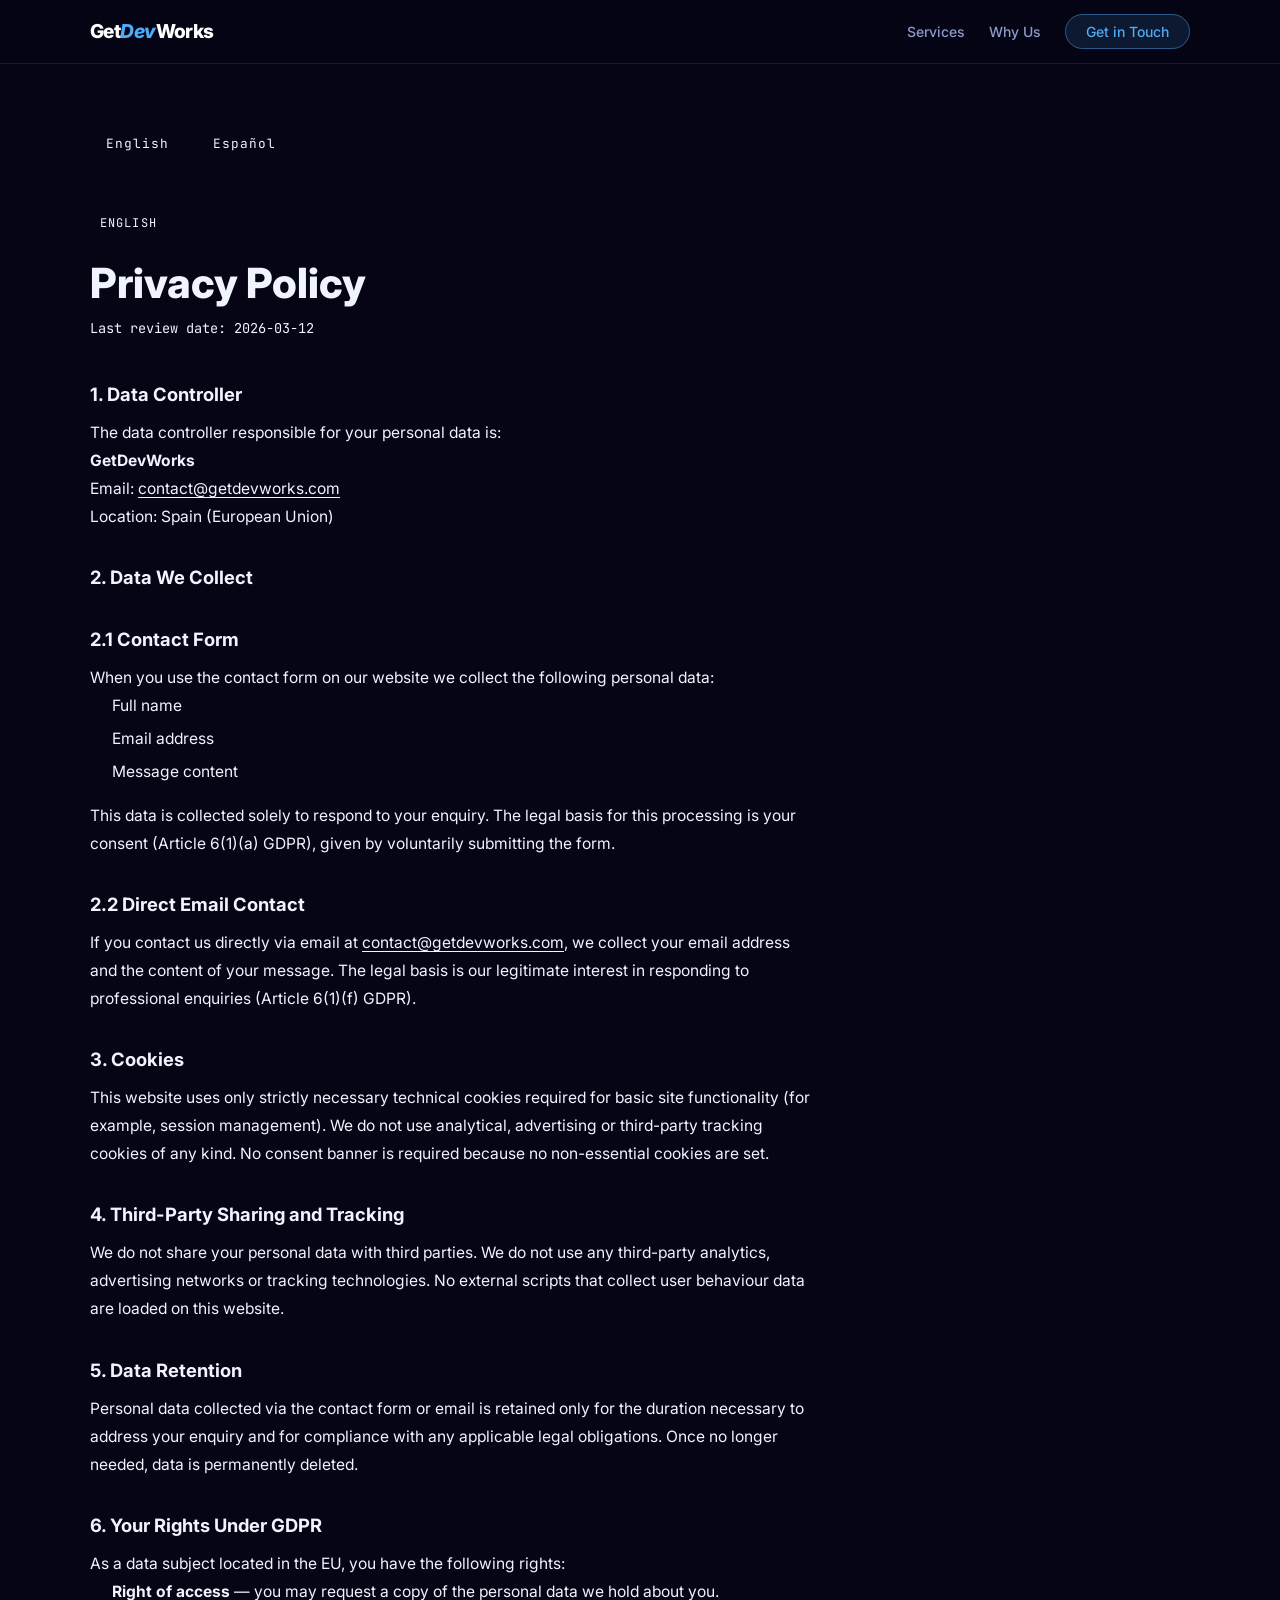
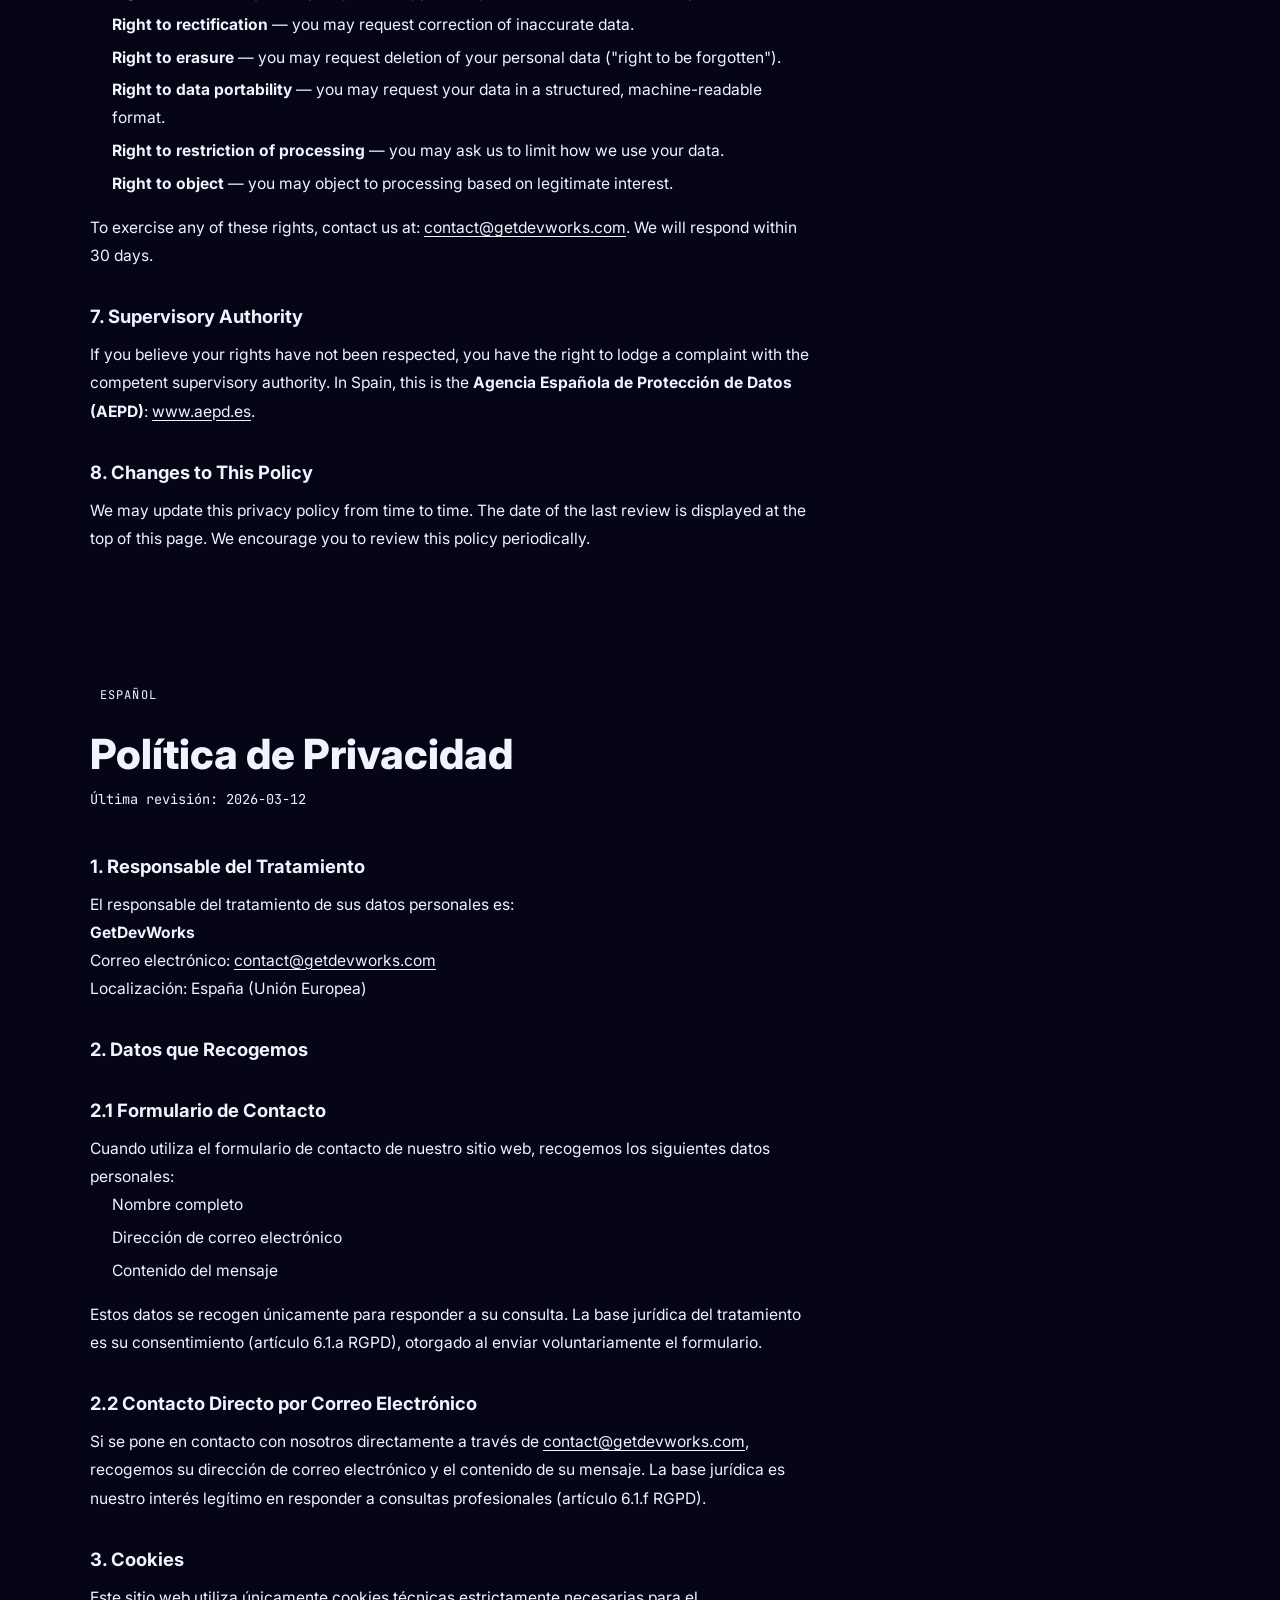
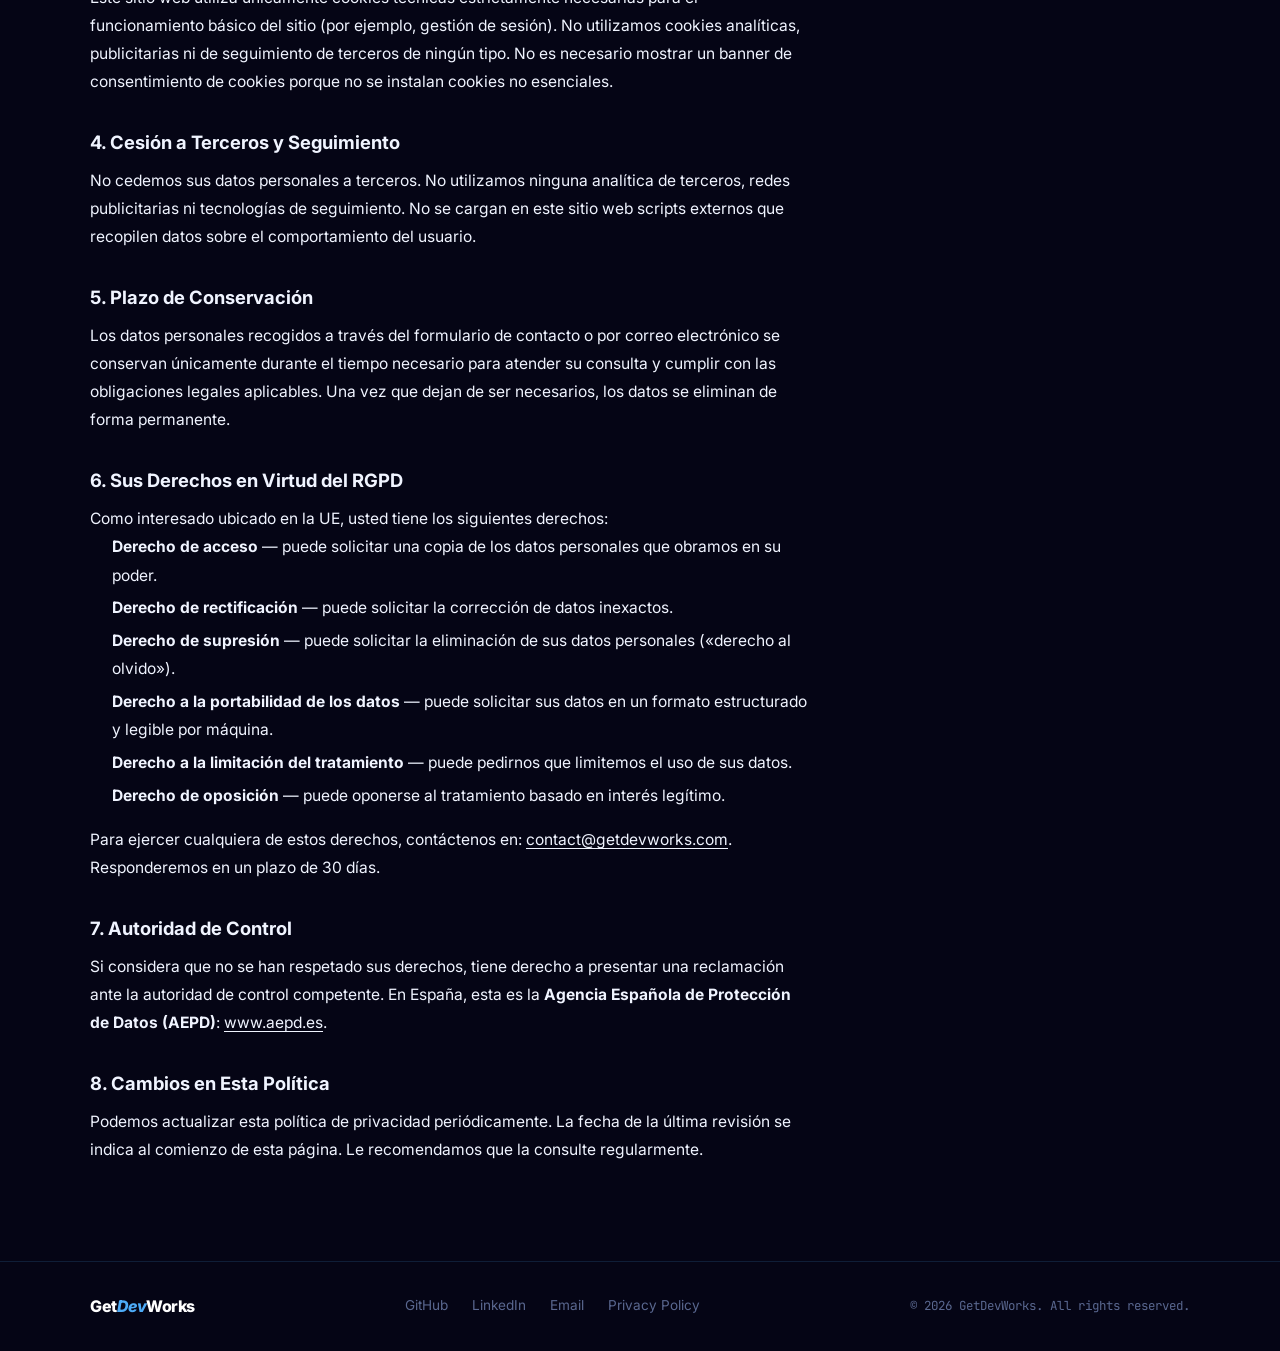
==== privacy.html @ 0dbcc605 "Add privacy alert" ====
<!DOCTYPE html>
<html lang="en">

<head>
    <meta charset="UTF-8" />
    <meta name="viewport" content="width=device-width, initial-scale=1.0" />
    <meta name="description"
        content="Privacy Policy for GetDevWorks. Learn how we collect, use and protect your personal data in compliance with GDPR.">
    <meta property="og:title" content="Privacy Policy — GetDevWorks">
    <meta property="og:description"
        content="Privacy Policy for GetDevWorks. GDPR-compliant information on data collection and your rights.">
    <meta property="og:url" content="https://www.getdevworks.com/privacy.html">
    <meta property="og:type" content="website">
    <meta property="og:image" content="https://www.getdevworks.com/og-image.png">
    <title>Privacy Policy — GetDevWorks</title>
    <link rel="preconnect" href="https://fonts.googleapis.com" />
    <link rel="preconnect" href="https://fonts.gstatic.com" crossorigin />
    <link
        href="https://fonts.googleapis.com/css2?family=Inter:wght@300;400;500;600;700;800;900&family=JetBrains+Mono:wght@400;500&display=swap"
        rel="stylesheet" />
    <link rel="stylesheet" href="style.css" />

    <!-- Privacy page typography overrides — minimal, no new class names -->
    <style>
        /* Page wrapper for prose content */
        .privacy-page {
            padding: 8rem 0 6rem;
        }

        /* Language switch pills */
        .privacy-lang {
            display: flex;
            gap: 0.75rem;
            margin-bottom: 3rem;
        }

        .privacy-lang a {
            font-family: 'JetBrains Mono', monospace;
            font-size: 0.8rem;
            letter-spacing: 0.08em;
            padding: 0.4rem 1rem;
            border-radius: 999px;
            border: 1px solid var(--border);
            color: var(--text-muted);
            text-decoration: none;
            transition: all 0.2s;
        }

        .privacy-lang a:hover,
        .privacy-lang a.active {
            border-color: var(--accent);
            color: var(--accent);
        }

        /* Section divider between languages */
        .privacy-divider {
            border: none;
            border-top: 1px solid var(--border);
            margin: 4rem 0;
        }

        /* Prose block */
        .prose h1 {
            font-size: clamp(1.8rem, 4vw, 2.6rem);
            font-weight: 800;
            line-height: 1.15;
            margin-bottom: 0.5rem;
            color: var(--text-primary);
        }

        .prose .prose-meta {
            font-size: 0.85rem;
            color: var(--text-muted);
            margin-bottom: 2.5rem;
            font-family: 'JetBrains Mono', monospace;
        }

        .prose h2 {
            font-size: 1.15rem;
            font-weight: 700;
            color: var(--text-primary);
            margin: 2rem 0 0.6rem;
        }

        .prose p,
        .prose ul,
        .prose li {
            font-size: 0.975rem;
            line-height: 1.8;
            color: var(--text-secondary);
        }

        .prose ul {
            padding-left: 1.4rem;
            margin-bottom: 1rem;
        }

        .prose li {
            margin-bottom: 0.3rem;
        }

        .prose a {
            color: var(--accent);
            text-decoration: underline;
            text-underline-offset: 3px;
        }

        .prose a:hover {
            opacity: 0.85;
        }

        /* Language section labels */
        .prose-lang-label {
            display: inline-block;
            font-family: 'JetBrains Mono', monospace;
            font-size: 0.75rem;
            letter-spacing: 0.1em;
            text-transform: uppercase;
            color: var(--accent);
            border: 1px solid var(--accent);
            border-radius: 4px;
            padding: 0.15rem 0.6rem;
            margin-bottom: 1.5rem;
        }

        /* Max readable line length */
        .privacy-inner {
            max-width: 720px;
        }
    </style>
</head>

<body>

    <!-- ╔══════════════════════════════════════════╗ -->
    <!--   NAVIGATION                                 -->
    <!-- ╚══════════════════════════════════════════╝ -->
    <nav class="nav" id="nav" aria-label="Main navigation">
        <div class="nav__inner">
            <a href="index.html" class="nav__logo" aria-label="GetDevWorks home">
                <span class="nav__logo-text">Get<span class="nav__logo-accent">Dev</span>Works</span>
            </a>
            <ul class="nav__links" role="list">
                <li><a href="index.html#services" class="nav__link">Services</a></li>
                <li><a href="index.html#why" class="nav__link">Why Us</a></li>
                <li><a href="index.html#contact" class="nav__link nav__link--cta">Get in Touch</a></li>
            </ul>
            <button class="nav__hamburger" id="hamburger" aria-label="Toggle navigation menu" aria-expanded="false"
                aria-controls="mobileMenu">
                <span></span><span></span><span></span>
            </button>
        </div>
        <div class="nav__mobile" id="mobileMenu" aria-hidden="true">
            <ul role="list">
                <li><a href="index.html#services" class="nav__link">Services</a></li>
                <li><a href="index.html#why" class="nav__link">Why Us</a></li>
                <li><a href="index.html#contact" class="nav__link nav__link--cta">Get in Touch</a></li>
            </ul>
        </div>
    </nav>

    <main>

        <div class="privacy-page">
            <div class="container">
                <div class="privacy-inner">

                    <!-- Language anchor links -->
                    <nav class="privacy-lang" aria-label="Jump to language section">
                        <a href="#privacy-en" class="active">English</a>
                        <a href="#privacy-es">Español</a>
                    </nav>

                    <!-- ─────────────────────── ENGLISH ─────────────────────── -->
                    <section id="privacy-en" class="prose" aria-labelledby="privacy-title-en" lang="en">

                        <span class="prose-lang-label" aria-hidden="true">English</span>

                        <h1 id="privacy-title-en">Privacy Policy</h1>
                        <p class="prose-meta">Last review date: 2026-03-12</p>

                        <h2>1. Data Controller</h2>
                        <p>
                            The data controller responsible for your personal data is:<br>
                            <strong>GetDevWorks</strong><br>
                            Email: <a href="mailto:contact@getdevworks.com">contact@getdevworks.com</a><br>
                            Location: Spain (European Union)
                        </p>

                        <h2>2. Data We Collect</h2>

                        <h2>2.1 Contact Form</h2>
                        <p>
                            When you use the contact form on our website we collect the following personal data:
                        </p>
                        <ul>
                            <li>Full name</li>
                            <li>Email address</li>
                            <li>Message content</li>
                        </ul>
                        <p>
                            This data is collected solely to respond to your enquiry.
                            The legal basis for this processing is your consent (Article 6(1)(a) GDPR),
                            given by voluntarily submitting the form.
                        </p>

                        <h2>2.2 Direct Email Contact</h2>
                        <p>
                            If you contact us directly via email at
                            <a href="mailto:contact@getdevworks.com">contact@getdevworks.com</a>,
                            we collect your email address and the content of your message.
                            The legal basis is our legitimate interest in responding to professional enquiries
                            (Article 6(1)(f) GDPR).
                        </p>

                        <h2>3. Cookies</h2>
                        <p>
                            This website uses only strictly necessary technical cookies required for basic
                            site functionality (for example, session management). We do not use analytical,
                            advertising or third-party tracking cookies of any kind.
                            No consent banner is required because no non-essential cookies are set.
                        </p>

                        <h2>4. Third-Party Sharing and Tracking</h2>
                        <p>
                            We do not share your personal data with third parties.
                            We do not use any third-party analytics, advertising networks or tracking technologies.
                            No external scripts that collect user behaviour data are loaded on this website.
                        </p>

                        <h2>5. Data Retention</h2>
                        <p>
                            Personal data collected via the contact form or email is retained only for the
                            duration necessary to address your enquiry and for compliance with any applicable
                            legal obligations. Once no longer needed, data is permanently deleted.
                        </p>

                        <h2>6. Your Rights Under GDPR</h2>
                        <p>As a data subject located in the EU, you have the following rights:</p>
                        <ul>
                            <li><strong>Right of access</strong> — you may request a copy of the personal data we hold about you.</li>
                            <li><strong>Right to rectification</strong> — you may request correction of inaccurate data.</li>
                            <li><strong>Right to erasure</strong> — you may request deletion of your personal data ("right to be forgotten").</li>
                            <li><strong>Right to data portability</strong> — you may request your data in a structured, machine-readable format.</li>
                            <li><strong>Right to restriction of processing</strong> — you may ask us to limit how we use your data.</li>
                            <li><strong>Right to object</strong> — you may object to processing based on legitimate interest.</li>
                        </ul>
                        <p>
                            To exercise any of these rights, contact us at:
                            <a href="mailto:contact@getdevworks.com">contact@getdevworks.com</a>.
                            We will respond within 30 days.
                        </p>

                        <h2>7. Supervisory Authority</h2>
                        <p>
                            If you believe your rights have not been respected, you have the right to lodge
                            a complaint with the competent supervisory authority. In Spain, this is the
                            <strong>Agencia Española de Protección de Datos (AEPD)</strong>:
                            <a href="https://www.aepd.es" target="_blank" rel="noopener noreferrer">www.aepd.es</a>.
                        </p>

                        <h2>8. Changes to This Policy</h2>
                        <p>
                            We may update this privacy policy from time to time. The date of the last review
                            is displayed at the top of this page. We encourage you to review this policy
                            periodically.
                        </p>

                    </section>

                    <!-- Divider between language sections -->
                    <hr class="privacy-divider" aria-hidden="true">

                    <!-- ─────────────────────── ESPAÑOL ────────────────────── -->
                    <section id="privacy-es" class="prose" aria-labelledby="privacy-title-es" lang="es">

                        <span class="prose-lang-label" aria-hidden="true">Español</span>

                        <h1 id="privacy-title-es">Política de Privacidad</h1>
                        <p class="prose-meta">Última revisión: 2026-03-12</p>

                        <h2>1. Responsable del Tratamiento</h2>
                        <p>
                            El responsable del tratamiento de sus datos personales es:<br>
                            <strong>GetDevWorks</strong><br>
                            Correo electrónico: <a href="mailto:contact@getdevworks.com">contact@getdevworks.com</a><br>
                            Localización: España (Unión Europea)
                        </p>

                        <h2>2. Datos que Recogemos</h2>

                        <h2>2.1 Formulario de Contacto</h2>
                        <p>
                            Cuando utiliza el formulario de contacto de nuestro sitio web, recogemos los
                            siguientes datos personales:
                        </p>
                        <ul>
                            <li>Nombre completo</li>
                            <li>Dirección de correo electrónico</li>
                            <li>Contenido del mensaje</li>
                        </ul>
                        <p>
                            Estos datos se recogen únicamente para responder a su consulta.
                            La base jurídica del tratamiento es su consentimiento (artículo 6.1.a RGPD),
                            otorgado al enviar voluntariamente el formulario.
                        </p>

                        <h2>2.2 Contacto Directo por Correo Electrónico</h2>
                        <p>
                            Si se pone en contacto con nosotros directamente a través de
                            <a href="mailto:contact@getdevworks.com">contact@getdevworks.com</a>,
                            recogemos su dirección de correo electrónico y el contenido de su mensaje.
                            La base jurídica es nuestro interés legítimo en responder a consultas profesionales
                            (artículo 6.1.f RGPD).
                        </p>

                        <h2>3. Cookies</h2>
                        <p>
                            Este sitio web utiliza únicamente cookies técnicas estrictamente necesarias para
                            el funcionamiento básico del sitio (por ejemplo, gestión de sesión). No utilizamos
                            cookies analíticas, publicitarias ni de seguimiento de terceros de ningún tipo.
                            No es necesario mostrar un banner de consentimiento de cookies porque no se instalan
                            cookies no esenciales.
                        </p>

                        <h2>4. Cesión a Terceros y Seguimiento</h2>
                        <p>
                            No cedemos sus datos personales a terceros.
                            No utilizamos ninguna analítica de terceros, redes publicitarias ni tecnologías
                            de seguimiento. No se cargan en este sitio web scripts externos que recopilen
                            datos sobre el comportamiento del usuario.
                        </p>

                        <h2>5. Plazo de Conservación</h2>
                        <p>
                            Los datos personales recogidos a través del formulario de contacto o por correo
                            electrónico se conservan únicamente durante el tiempo necesario para atender su
                            consulta y cumplir con las obligaciones legales aplicables. Una vez que dejan de
                            ser necesarios, los datos se eliminan de forma permanente.
                        </p>

                        <h2>6. Sus Derechos en Virtud del RGPD</h2>
                        <p>Como interesado ubicado en la UE, usted tiene los siguientes derechos:</p>
                        <ul>
                            <li><strong>Derecho de acceso</strong> — puede solicitar una copia de los datos personales que obramos en su poder.</li>
                            <li><strong>Derecho de rectificación</strong> — puede solicitar la corrección de datos inexactos.</li>
                            <li><strong>Derecho de supresión</strong> — puede solicitar la eliminación de sus datos personales («derecho al olvido»).</li>
                            <li><strong>Derecho a la portabilidad de los datos</strong> — puede solicitar sus datos en un formato estructurado y legible por máquina.</li>
                            <li><strong>Derecho a la limitación del tratamiento</strong> — puede pedirnos que limitemos el uso de sus datos.</li>
                            <li><strong>Derecho de oposición</strong> — puede oponerse al tratamiento basado en interés legítimo.</li>
                        </ul>
                        <p>
                            Para ejercer cualquiera de estos derechos, contáctenos en:
                            <a href="mailto:contact@getdevworks.com">contact@getdevworks.com</a>.
                            Responderemos en un plazo de 30 días.
                        </p>

                        <h2>7. Autoridad de Control</h2>
                        <p>
                            Si considera que no se han respetado sus derechos, tiene derecho a presentar
                            una reclamación ante la autoridad de control competente. En España, esta es la
                            <strong>Agencia Española de Protección de Datos (AEPD)</strong>:
                            <a href="https://www.aepd.es" target="_blank" rel="noopener noreferrer">www.aepd.es</a>.
                        </p>

                        <h2>8. Cambios en Esta Política</h2>
                        <p>
                            Podemos actualizar esta política de privacidad periódicamente. La fecha de la
                            última revisión se indica al comienzo de esta página. Le recomendamos que la
                            consulte regularmente.
                        </p>

                    </section>

                </div><!-- /.privacy-inner -->
            </div><!-- /.container -->
        </div><!-- /.privacy-page -->

    </main>

    <!-- ╔══════════════════════════════════════════╗ -->
    <!--   FOOTER                                     -->
    <!-- ╚══════════════════════════════════════════╝ -->
    <footer class="footer" role="contentinfo">
        <div class="container">
            <div class="footer__inner">
                <span class="footer__brand">Get<span class="footer__brand-accent">Dev</span>Works</span>
                <nav class="footer__nav" aria-label="Footer navigation">
                    <a href="https://github.com/marcobaturan" class="footer__link" target="_blank"
                        rel="noopener noreferrer">GitHub</a>
                    <a href="https://www.linkedin.com/company/getdevworks" class="footer__link" target="_blank"
                        rel="noopener noreferrer">LinkedIn</a>
                    <a href="mailto:contact@getdevworks.com" class="footer__link">Email</a>
                    <a href="privacy.html" class="footer__link" aria-current="page">Privacy Policy</a>
                </nav>
                <p class="footer__copy">© 2026 GetDevWorks. All rights reserved.</p>
            </div>
        </div>
    </footer>

    <script src="script.js"></script>
</body>

</html>
---- style.css ----
/* ══════════════════════════════════════════════════════════════
   GetDevWorks — Company Page Styles
   Glassmorphism dark theme, scroll fade effects, fully responsive
   ══════════════════════════════════════════════════════════════ */

/* ── Design Tokens ─────────────────────────────────────────── */
:root {
    /* Colors */
    --clr-bg: #050515;
    --clr-bg-2: #0a0a25;
    --clr-surface: rgba(15, 15, 40, 0.6);
    --clr-surface-2: rgba(20, 20, 55, 0.5);
    --clr-border: rgba(77, 171, 247, 0.15);
    --clr-border-hover: rgba(77, 171, 247, 0.45);
    --clr-accent: #4dabf7;
    --clr-accent-2: #74c0fc;
    --clr-accent-glow: rgba(77, 171, 247, 0.25);
    --clr-text: #f0f4ff;
    --clr-text-muted: #8b9cc8;
    --clr-text-dim: #5a6890;
    --clr-white: #ffffff;

    /* Typography */
    --font-sans: 'Inter', system-ui, -apple-system, sans-serif;
    --font-mono: 'JetBrains Mono', 'Fira Code', monospace;

    /* Spacing */
    --space-1: 0.25rem;
    --space-2: 0.5rem;
    --space-3: 0.75rem;
    --space-4: 1rem;
    --space-5: 1.25rem;
    --space-6: 1.5rem;
    --space-8: 2rem;
    --space-10: 2.5rem;
    --space-12: 3rem;
    --space-16: 4rem;
    --space-20: 5rem;
    --space-24: 6rem;

    /* Radii */
    --radius-sm: 0.5rem;
    --radius-md: 1rem;
    --radius-lg: 1.5rem;
    --radius-xl: 2rem;
    --radius-full: 9999px;

    /* Transitions */
    --transition-fast: 150ms ease;
    --transition-base: 300ms ease;
    --transition-slow: 500ms cubic-bezier(0.22, 1, 0.36, 1);
    --transition-spring: 600ms cubic-bezier(0.34, 1.56, 0.64, 1);

    /* Nav */
    --nav-h: 4rem;
}

/* ── Reset ──────────────────────────────────────────────────── */
*,
*::before,
*::after {
    box-sizing: border-box;
    margin: 0;
    padding: 0;
}

html {
    scroll-behavior: smooth;
    -webkit-text-size-adjust: 100%;
}

body {
    font-family: var(--font-sans);
    background-color: var(--clr-bg);
    color: var(--clr-text);
    line-height: 1.6;
    overflow-x: hidden;
    min-height: 100vh;
}

img {
    max-width: 100%;
    display: block;
}

ul {
    list-style: none;
}

a {
    color: inherit;
    text-decoration: none;
}

button {
    cursor: pointer;
    border: none;
    background: none;
    font: inherit;
}

/* ── Scrollbar ──────────────────────────────────────────────── */
::-webkit-scrollbar {
    width: 6px;
}

::-webkit-scrollbar-track {
    background: var(--clr-bg);
}

::-webkit-scrollbar-thumb {
    background: var(--clr-border-hover);
    border-radius: var(--radius-full);
}

/* ── Container ──────────────────────────────────────────────── */
.container {
    width: min(90%, 1100px);
    margin-inline: auto;
}

/* ━━━━━━━━━━━━━━━━━━━━━━━━━━━━━━━━━━━━━━━━━━━━━━━━━━━━━━━━━━━
   SCROLL FADE (Bidirectional)
   ━━━━━━━━━━━━━━━━━━━━━━━━━━━━━━━━━━━━━━━━━━━━━━━━━━━━━━━━━━━ */
.fade-target {
    opacity: 0;
    transform: translateY(28px);
    transition:
        opacity 0.7s cubic-bezier(0.22, 1, 0.36, 1),
        transform 0.7s cubic-bezier(0.22, 1, 0.36, 1);
    will-change: opacity, transform;
}

.fade-target.is-visible {
    opacity: 1;
    transform: translateY(0);
}

/* Scroll UP — fade out reverse (element going below viewport) */
.fade-target.is-hidden-above {
    opacity: 0;
    transform: translateY(-20px);
    transition:
        opacity 0.45s ease-in,
        transform 0.45s ease-in;
}

/* Stagger delays for grouped children */
.services__grid .fade-target:nth-child(2) {
    transition-delay: 0.12s;
}

.services__grid .fade-target:nth-child(3) {
    transition-delay: 0.24s;
}

@media (prefers-reduced-motion: reduce) {

    .fade-target,
    .fade-target.is-visible,
    .fade-target.is-hidden-above {
        opacity: 1 !important;
        transform: none !important;
        transition: none !important;
    }
}

/* ━━━━━━━━━━━━━━━━━━━━━━━━━━━━━━━━━━━━━━━━━━━━━━━━━━━━━━━━━━━
   NAVIGATION
   ━━━━━━━━━━━━━━━━━━━━━━━━━━━━━━━━━━━━━━━━━━━━━━━━━━━━━━━━━━━ */
.nav {
    position: fixed;
    inset-block-start: 0;
    inset-inline: 0;
    z-index: 100;
    height: var(--nav-h);
    background: rgba(5, 5, 21, 0.85);
    backdrop-filter: blur(20px) saturate(180%);
    -webkit-backdrop-filter: blur(20px) saturate(180%);
    border-bottom: 1px solid var(--clr-border);
    transition: background var(--transition-base), border-color var(--transition-base);
}

.nav.nav--scrolled {
    background: rgba(5, 5, 21, 0.97);
    border-color: var(--clr-border-hover);
}

.nav__inner {
    display: flex;
    align-items: center;
    justify-content: space-between;
    height: 100%;
    width: min(92%, 1100px);
    margin-inline: auto;
}

/* Logo */
.nav__logo-text {
    font-size: 1.2rem;
    font-weight: 800;
    letter-spacing: -0.03em;
    color: var(--clr-white);
}

.nav__logo-accent {
    color: var(--clr-accent);
    font-style: italic;
}

/* Desktop links */
.nav__links {
    display: flex;
    align-items: center;
    gap: var(--space-6);
}

.nav__link {
    font-size: 0.875rem;
    font-weight: 500;
    color: var(--clr-text-muted);
    transition: color var(--transition-fast);
    position: relative;
    padding-block: var(--space-1);
}

.nav__link::after {
    content: '';
    position: absolute;
    inset-block-end: -2px;
    inset-inline-start: 0;
    width: 0;
    height: 1px;
    background: var(--clr-accent);
    transition: width var(--transition-base);
}

.nav__link:hover {
    color: var(--clr-white);
}

.nav__link:hover::after {
    width: 100%;
}

.nav__link--cta {
    background: rgba(77, 171, 247, 0.12);
    border: 1px solid var(--clr-border-hover);
    border-radius: var(--radius-full);
    padding: var(--space-2) var(--space-5);
    color: var(--clr-accent);
    transition: background var(--transition-fast), border-color var(--transition-fast), color var(--transition-fast);
}

.nav__link--cta::after {
    display: none;
}

.nav__link--cta:hover {
    background: rgba(77, 171, 247, 0.25);
    border-color: var(--clr-accent);
    color: var(--clr-white);
}

/* Hamburger */
.nav__hamburger {
    display: none;
    flex-direction: column;
    gap: 5px;
    padding: var(--space-2);
}

.nav__hamburger span {
    display: block;
    width: 22px;
    height: 2px;
    background: var(--clr-text-muted);
    border-radius: var(--radius-full);
    transition: transform var(--transition-base), opacity var(--transition-base), background var(--transition-fast);
}

.nav__hamburger:hover span {
    background: var(--clr-accent);
}

.nav__hamburger.is-open span:nth-child(1) {
    transform: translateY(7px) rotate(45deg);
}

.nav__hamburger.is-open span:nth-child(2) {
    opacity: 0;
}

.nav__hamburger.is-open span:nth-child(3) {
    transform: translateY(-7px) rotate(-45deg);
}

/* Mobile menu */
.nav__mobile {
    display: none;
    padding: var(--space-4) var(--space-6) var(--space-6);
    background: rgba(5, 5, 21, 0.98);
    border-bottom: 1px solid var(--clr-border);
}

.nav__mobile ul {
    display: flex;
    flex-direction: column;
    gap: var(--space-3);
}

.nav__mobile .nav__link {
    display: block;
    font-size: 1rem;
    padding: var(--space-3) var(--space-4);
    border-radius: var(--radius-md);
    color: var(--clr-text-muted);
}

.nav__mobile .nav__link:hover {
    background: var(--clr-surface);
    color: var(--clr-white);
}

.nav__mobile.is-open {
    display: block;
}

/* ━━━━━━━━━━━━━━━━━━━━━━━━━━━━━━━━━━━━━━━━━━━━━━━━━━━━━━━━━━━
   HERO
   ━━━━━━━━━━━━━━━━━━━━━━━━━━━━━━━━━━━━━━━━━━━━━━━━━━━━━━━━━━━ */
.hero {
    position: relative;
    min-height: 100svh;
    display: flex;
    align-items: center;
    justify-content: center;
    text-align: center;
    padding: calc(var(--nav-h) + var(--space-12)) var(--space-4) var(--space-16);
    overflow: hidden;
}

/* Grid background */
.hero__bg-grid {
    position: absolute;
    inset: 0;
    background-image:
        linear-gradient(rgba(77, 171, 247, 0.03) 1px, transparent 1px),
        linear-gradient(90deg, rgba(77, 171, 247, 0.03) 1px, transparent 1px);
    background-size: 60px 60px;
    mask-image: radial-gradient(ellipse 80% 80% at 50% 50%, black 30%, transparent 100%);
    pointer-events: none;
}

/* Glowing orbs */
.hero__glow {
    position: absolute;
    border-radius: 50%;
    filter: blur(90px);
    pointer-events: none;
}

.hero__glow--1 {
    width: 600px;
    height: 600px;
    background: radial-gradient(circle, rgba(77, 171, 247, 0.18) 0%, transparent 70%);
    top: 50%;
    left: 50%;
    transform: translate(-50%, -55%);
    animation: glowPulse 6s ease-in-out infinite alternate;
}

.hero__glow--2 {
    width: 400px;
    height: 400px;
    background: radial-gradient(circle, rgba(116, 192, 252, 0.10) 0%, transparent 70%);
    bottom: 10%;
    right: 10%;
    animation: glowPulse 8s 2s ease-in-out infinite alternate-reverse;
}

@keyframes glowPulse {
    from {
        opacity: 0.6;
        transform: translate(-50%, -55%) scale(1);
    }

    to {
        opacity: 1;
        transform: translate(-50%, -55%) scale(1.1);
    }
}

.hero__content {
    position: relative;
    z-index: 1;
    max-width: 760px;
    display: flex;
    flex-direction: column;
    align-items: center;
    gap: var(--space-6);
}

/* Badge */
.hero__badge {
    display: inline-flex;
    align-items: center;
    gap: var(--space-2);
    padding: var(--space-2) var(--space-4);
    background: rgba(77, 171, 247, 0.08);
    border: 1px solid rgba(77, 171, 247, 0.25);
    border-radius: var(--radius-full);
    font-size: 0.8rem;
    font-weight: 500;
    color: var(--clr-accent-2);
    letter-spacing: 0.02em;
}

.hero__badge-dot {
    width: 8px;
    height: 8px;
    border-radius: 50%;
    background: #51cf66;
    box-shadow: 0 0 8px #51cf66;
    animation: blink 2s ease-in-out infinite;
}

@keyframes blink {

    0%,
    100% {
        opacity: 1;
    }

    50% {
        opacity: 0.35;
    }
}

/* Title */
.hero__title {
    font-size: clamp(3.5rem, 12vw, 8rem);
    font-weight: 900;
    letter-spacing: -0.06em;
    line-height: 0.9;
    color: var(--clr-white);
    display: flex;
    align-items: baseline;
    gap: 0.05em;
}

.hero__title-line--accent {
    color: var(--clr-accent);
    font-style: italic;
    text-shadow: 0 0 40px rgba(77, 171, 247, 0.6);
}

/* Tagline */
.hero__tagline {
    font-size: clamp(1.1rem, 2.5vw, 1.4rem);
    font-weight: 400;
    color: var(--clr-text-muted);
    line-height: 1.55;
    max-width: 520px;
}

.hero__tagline em {
    font-style: italic;
    color: var(--clr-accent-2);
    font-weight: 500;
}

/* Sub */
.hero__sub {
    font-size: clamp(0.875rem, 1.8vw, 1rem);
    color: var(--clr-text-dim);
    line-height: 1.6;
}

/* Actions */
.hero__actions {
    display: flex;
    gap: var(--space-4);
    flex-wrap: wrap;
    justify-content: center;
}

/* Stats */
.hero__stats {
    display: flex;
    align-items: center;
    gap: var(--space-8);
    padding: var(--space-5) var(--space-8);
    background: var(--clr-surface);
    backdrop-filter: blur(12px);
    -webkit-backdrop-filter: blur(12px);
    border: 1px solid var(--clr-border);
    border-radius: var(--radius-xl);
    margin-top: var(--space-4);
}

.hero__stat {
    text-align: center;
}

.hero__stat-value {
    display: block;
    font-size: 1.6rem;
    font-weight: 800;
    color: var(--clr-accent);
    letter-spacing: -0.04em;
    line-height: 1;
}

.hero__stat-label {
    font-size: 0.7rem;
    text-transform: uppercase;
    letter-spacing: 0.1em;
    color: var(--clr-text-dim);
    margin-top: var(--space-1);
}

.hero__stat-divider {
    width: 1px;
    height: 36px;
    background: var(--clr-border);
}

/* Scroll hint */
.hero__scroll-hint {
    position: absolute;
    inset-block-end: var(--space-8);
    inset-inline-start: 50%;
    transform: translateX(-50%);
    display: flex;
    flex-direction: column;
    align-items: center;
    gap: var(--space-2);
    animation: scrollBounce 2.5s ease-in-out infinite;
}

.hero__scroll-line {
    width: 1px;
    height: 48px;
    background: linear-gradient(transparent, var(--clr-accent));
}

.hero__scroll-text {
    font-family: var(--font-mono);
    font-size: 0.65rem;
    text-transform: uppercase;
    letter-spacing: 0.2em;
    color: var(--clr-text-dim);
}

@keyframes scrollBounce {

    0%,
    100% {
        transform: translateX(-50%) translateY(0);
        opacity: 0.5;
    }

    50% {
        transform: translateX(-50%) translateY(8px);
        opacity: 1;
    }
}

/* ━━━━━━━━━━━━━━━━━━━━━━━━━━━━━━━━━━━━━━━━━━━━━━━━━━━━━━━━━━━
   BUTTONS
   ━━━━━━━━━━━━━━━━━━━━━━━━━━━━━━━━━━━━━━━━━━━━━━━━━━━━━━━━━━━ */
.btn {
    display: inline-flex;
    align-items: center;
    gap: var(--space-2);
    padding: var(--space-3) var(--space-6);
    border-radius: var(--radius-full);
    font-size: 0.9rem;
    font-weight: 600;
    letter-spacing: 0.01em;
    transition:
        background var(--transition-fast),
        color var(--transition-fast),
        border-color var(--transition-fast),
        transform var(--transition-fast),
        box-shadow var(--transition-fast);
    position: relative;
    overflow: hidden;
}

.btn::before {
    content: '';
    position: absolute;
    inset: 0;
    background: white;
    opacity: 0;
    transition: opacity var(--transition-fast);
}

.btn:hover::before {
    opacity: 0.05;
}

.btn:active {
    transform: scale(0.97);
}

.btn--primary {
    background: var(--clr-accent);
    color: var(--clr-bg);
    box-shadow: 0 0 26px rgba(77, 171, 247, 0.35);
}

.btn--primary:hover {
    background: var(--clr-accent-2);
    box-shadow: 0 0 40px rgba(77, 171, 247, 0.6);
}

.btn--ghost {
    background: transparent;
    color: var(--clr-text-muted);
    border: 1px solid var(--clr-border);
}

.btn--ghost:hover {
    border-color: var(--clr-border-hover);
    color: var(--clr-text);
}

.btn--lg {
    padding: var(--space-4) var(--space-8);
    font-size: 1rem;
}

/* ━━━━━━━━━━━━━━━━━━━━━━━━━━━━━━━━━━━━━━━━━━━━━━━━━━━━━━━━━━━
   SECTIONS (shared)
   ━━━━━━━━━━━━━━━━━━━━━━━━━━━━━━━━━━━━━━━━━━━━━━━━━━━━━━━━━━━ */
.section {
    padding-block: var(--space-24);
}

.section__header {
    text-align: center;
    margin-bottom: var(--space-16);
}

.section__label {
    display: inline-block;
    font-family: var(--font-mono);
    font-size: 0.72rem;
    font-weight: 500;
    text-transform: uppercase;
    letter-spacing: 0.2em;
    color: var(--clr-accent);
    margin-bottom: var(--space-4);
}

.section__title {
    font-size: clamp(2rem, 5vw, 3rem);
    font-weight: 800;
    letter-spacing: -0.04em;
    color: var(--clr-white);
    line-height: 1.05;
    margin-bottom: var(--space-4);
}

.section__subtitle {
    font-size: clamp(0.9rem, 2vw, 1.05rem);
    color: var(--clr-text-muted);
    max-width: 520px;
    margin-inline: auto;
}

/* ━━━━━━━━━━━━━━━━━━━━━━━━━━━━━━━━━━━━━━━━━━━━━━━━━━━━━━━━━━━
   SERVICES
   ━━━━━━━━━━━━━━━━━━━━━━━━━━━━━━━━━━━━━━━━━━━━━━━━━━━━━━━━━━━ */
.services {
    background: linear-gradient(180deg, var(--clr-bg) 0%, var(--clr-bg-2) 100%);
}

.services__grid {
    display: grid;
    grid-template-columns: repeat(3, 1fr);
    gap: var(--space-6);
}

/* Card */
.card {
    background: var(--clr-surface);
    backdrop-filter: blur(16px) saturate(180%);
    -webkit-backdrop-filter: blur(16px) saturate(180%);
    border: 1px solid var(--clr-border);
    border-radius: var(--radius-xl);
    padding: var(--space-8) var(--space-6);
    display: flex;
    flex-direction: column;
    gap: var(--space-5);
    transition:
        border-color var(--transition-base),
        box-shadow var(--transition-base),
        transform var(--transition-slow);
}

.card:hover {
    border-color: var(--clr-border-hover);
    box-shadow: 0 8px 40px rgba(77, 171, 247, 0.12), 0 0 0 1px rgba(77, 171, 247, 0.08);
    transform: translateY(-4px);
}


.card__icon {
    width: 52px;
    height: 52px;
    border-radius: var(--radius-md);
    background: rgba(77, 171, 247, 0.08);
    border: 1px solid rgba(77, 171, 247, 0.2);
    display: flex;
    align-items: center;
    justify-content: center;
    color: var(--clr-accent);
    transition: background var(--transition-base), border-color var(--transition-base);
}

.card:hover .card__icon {
    background: rgba(77, 171, 247, 0.15);
    border-color: rgba(77, 171, 247, 0.4);
}

.card__title {
    font-size: 1.15rem;
    font-weight: 700;
    color: var(--clr-white);
    letter-spacing: -0.02em;
}

.card__body {
    font-size: 0.9rem;
    line-height: 1.65;
    color: var(--clr-text-muted);
    flex: 1;
}

.card__tags {
    display: flex;
    flex-wrap: wrap;
    gap: var(--space-2);
}

.tag {
    font-family: var(--font-mono);
    font-size: 0.7rem;
    padding: 3px 10px;
    border-radius: var(--radius-full);
    background: rgba(77, 171, 247, 0.07);
    border: 1px solid rgba(77, 171, 247, 0.18);
    color: var(--clr-accent-2);
}

/* ━━━━━━━━━━━━━━━━━━━━━━━━━━━━━━━━━━━━━━━━━━━━━━━━━━━━━━━━━━━
   WHY GETDEVWORKS
   ━━━━━━━━━━━━━━━━━━━━━━━━━━━━━━━━━━━━━━━━━━━━━━━━━━━━━━━━━━━ */
.why {
    background: var(--clr-bg);
    position: relative;
}

.why::before {
    content: '';
    position: absolute;
    inset: 0;
    background:
        radial-gradient(ellipse 60% 40% at 70% 50%, rgba(77, 171, 247, 0.05) 0%, transparent 70%);
    pointer-events: none;
}

.why__list {
    display: flex;
    flex-direction: column;
    gap: 0;
    max-width: 800px;
    margin-inline: auto;
    position: relative;
}

.why__item {
    position: relative;
    display: grid;
    grid-template-columns: 5rem 1fr;
    gap: var(--space-8);
    align-items: start;
    padding-block: var(--space-10);
}

.why__item+.why__item {
    border-top: 1px solid var(--clr-border);
}

.why__number {
    font-family: var(--font-mono);
    font-size: 0.8rem;
    font-weight: 500;
    color: var(--clr-accent);
    opacity: 0.7;
    padding-top: var(--space-1);
    letter-spacing: 0.08em;
}


.why__title {
    font-size: 1.15rem;
    font-weight: 700;
    color: var(--clr-white);
    letter-spacing: -0.02em;
    margin-bottom: var(--space-3);
}

.why__body {
    font-size: 0.925rem;
    line-height: 1.7;
    color: var(--clr-text-muted);
}

/* ━━━━━━━━━━━━━━━━━━━━━━━━━━━━━━━━━━━━━━━━━━━━━━━━━━━━━━━━━━━
   CONTACT
   ━━━━━━━━━━━━━━━━━━━━━━━━━━━━━━━━━━━━━━━━━━━━━━━━━━━━━━━━━━━ */
.contact {
    background: linear-gradient(180deg, var(--clr-bg-2) 0%, var(--clr-bg) 100%);
}

.contact__card {
    position: relative;
    background: var(--clr-surface);
    backdrop-filter: blur(24px) saturate(200%);
    -webkit-backdrop-filter: blur(24px) saturate(200%);
    border: 1px solid var(--clr-border-hover);
    border-radius: var(--radius-xl);
    padding: var(--space-16) var(--space-10);
    text-align: center;
    overflow: hidden;
}

.contact__glow {
    position: absolute;
    width: 400px;
    height: 300px;
    background: radial-gradient(circle, rgba(77, 171, 247, 0.15) 0%, transparent 70%);
    top: 50%;
    left: 50%;
    transform: translate(-50%, -50%);
    pointer-events: none;
    filter: blur(40px);
}

.contact__inner {
    position: relative;
    z-index: 1;
    display: flex;
    flex-direction: column;
    align-items: center;
    gap: var(--space-6);
}

.contact__title {
    font-size: clamp(1.8rem, 4vw, 2.5rem);
    font-weight: 800;
    letter-spacing: -0.04em;
    color: var(--clr-white);
}

.contact__body {
    font-size: clamp(0.9rem, 1.8vw, 1rem);
    color: var(--clr-text-muted);
    max-width: 480px;
    line-height: 1.65;
}

.contact__note {
    font-size: 0.85rem;
    color: var(--clr-text-dim);
}

.contact__link {
    color: var(--clr-accent);
    transition: color var(--transition-fast);
}

.contact__link:hover {
    color: var(--clr-accent-2);
}

/* ━━━━━━━━━━━━━━━━━━━━━━━━━━━━━━━━━━━━━━━━━━━━━━━━━━━━━━━━━━━
   FOOTER
   ━━━━━━━━━━━━━━━━━━━━━━━━━━━━━━━━━━━━━━━━━━━━━━━━━━━━━━━━━━━ */
.footer {
    border-top: 1px solid var(--clr-border);
    padding-block: var(--space-8);
    background: var(--clr-bg);
}

.footer__inner {
    display: flex;
    align-items: center;
    justify-content: space-between;
    gap: var(--space-6);
    flex-wrap: wrap;
}

.footer__brand {
    font-size: 1rem;
    font-weight: 800;
    letter-spacing: -0.03em;
    color: var(--clr-white);
}

.footer__brand-accent {
    color: var(--clr-accent);
    font-style: italic;
}

.footer__nav {
    display: flex;
    gap: var(--space-6);
}

.footer__link {
    font-size: 0.85rem;
    color: var(--clr-text-dim);
    transition: color var(--transition-fast);
}

.footer__link:hover {
    color: var(--clr-accent);
}

.footer__copy {
    font-size: 0.78rem;
    color: var(--clr-text-dim);
    font-family: var(--font-mono);
}

/* ━━━━━━━━━━━━━━━━━━━━━━━━━━━━━━━━━━━━━━━━━━━━━━━━━━━━━━━━━━━
   RESPONSIVE BREAKPOINTS
   ━━━━━━━━━━━━━━━━━━━━━━━━━━━━━━━━━━━━━━━━━━━━━━━━━━━━━━━━━━━ */

/* ── Tablet (481–768px) ─────────────────────────────────────── */
@media (max-width: 768px) {
    :root {
        --nav-h: 3.6rem;
    }

    .nav__links {
        display: none;
    }

    .nav__hamburger {
        display: flex;
    }

    .hero {
        padding-block-start: calc(var(--nav-h) + var(--space-8));
    }

    .hero__stats {
        gap: var(--space-5);
        padding: var(--space-4) var(--space-6);
    }

    .services__grid {
        grid-template-columns: 1fr;
        max-width: 520px;
        margin-inline: auto;
    }

    .why__item {
        grid-template-columns: 3.5rem 1fr;
        gap: var(--space-5);
    }

    .contact__card {
        padding: var(--space-10) var(--space-6);
    }

    .footer__inner {
        flex-direction: column;
        text-align: center;
    }

    .footer__nav {
        justify-content: center;
    }

    .hero__br-desktop {
        display: none;
    }
}

/* ── Mobile (≤480px) ───────────────────────────────────────── */
@media (max-width: 480px) {
    .section {
        padding-block: var(--space-16);
    }

    .section__header {
        margin-bottom: var(--space-10);
    }

    .hero__title {
        letter-spacing: -0.05em;
    }

    .hero__stats {
        gap: var(--space-4);
        padding: var(--space-3) var(--space-5);
    }

    .hero__stat-value {
        font-size: 1.3rem;
    }

    .hero__actions {
        flex-direction: column;
        align-items: center;
    }

    .btn--lg {
        width: 100%;
        justify-content: center;
    }

    .why__item {
        grid-template-columns: 1fr;
        gap: var(--space-3);
        padding-block: var(--space-8);
    }

    .why__number {
        font-size: 0.7rem;
    }

    .contact__card {
        padding: var(--space-8) var(--space-5);
    }

    .footer__inner {
        gap: var(--space-4);
    }
}
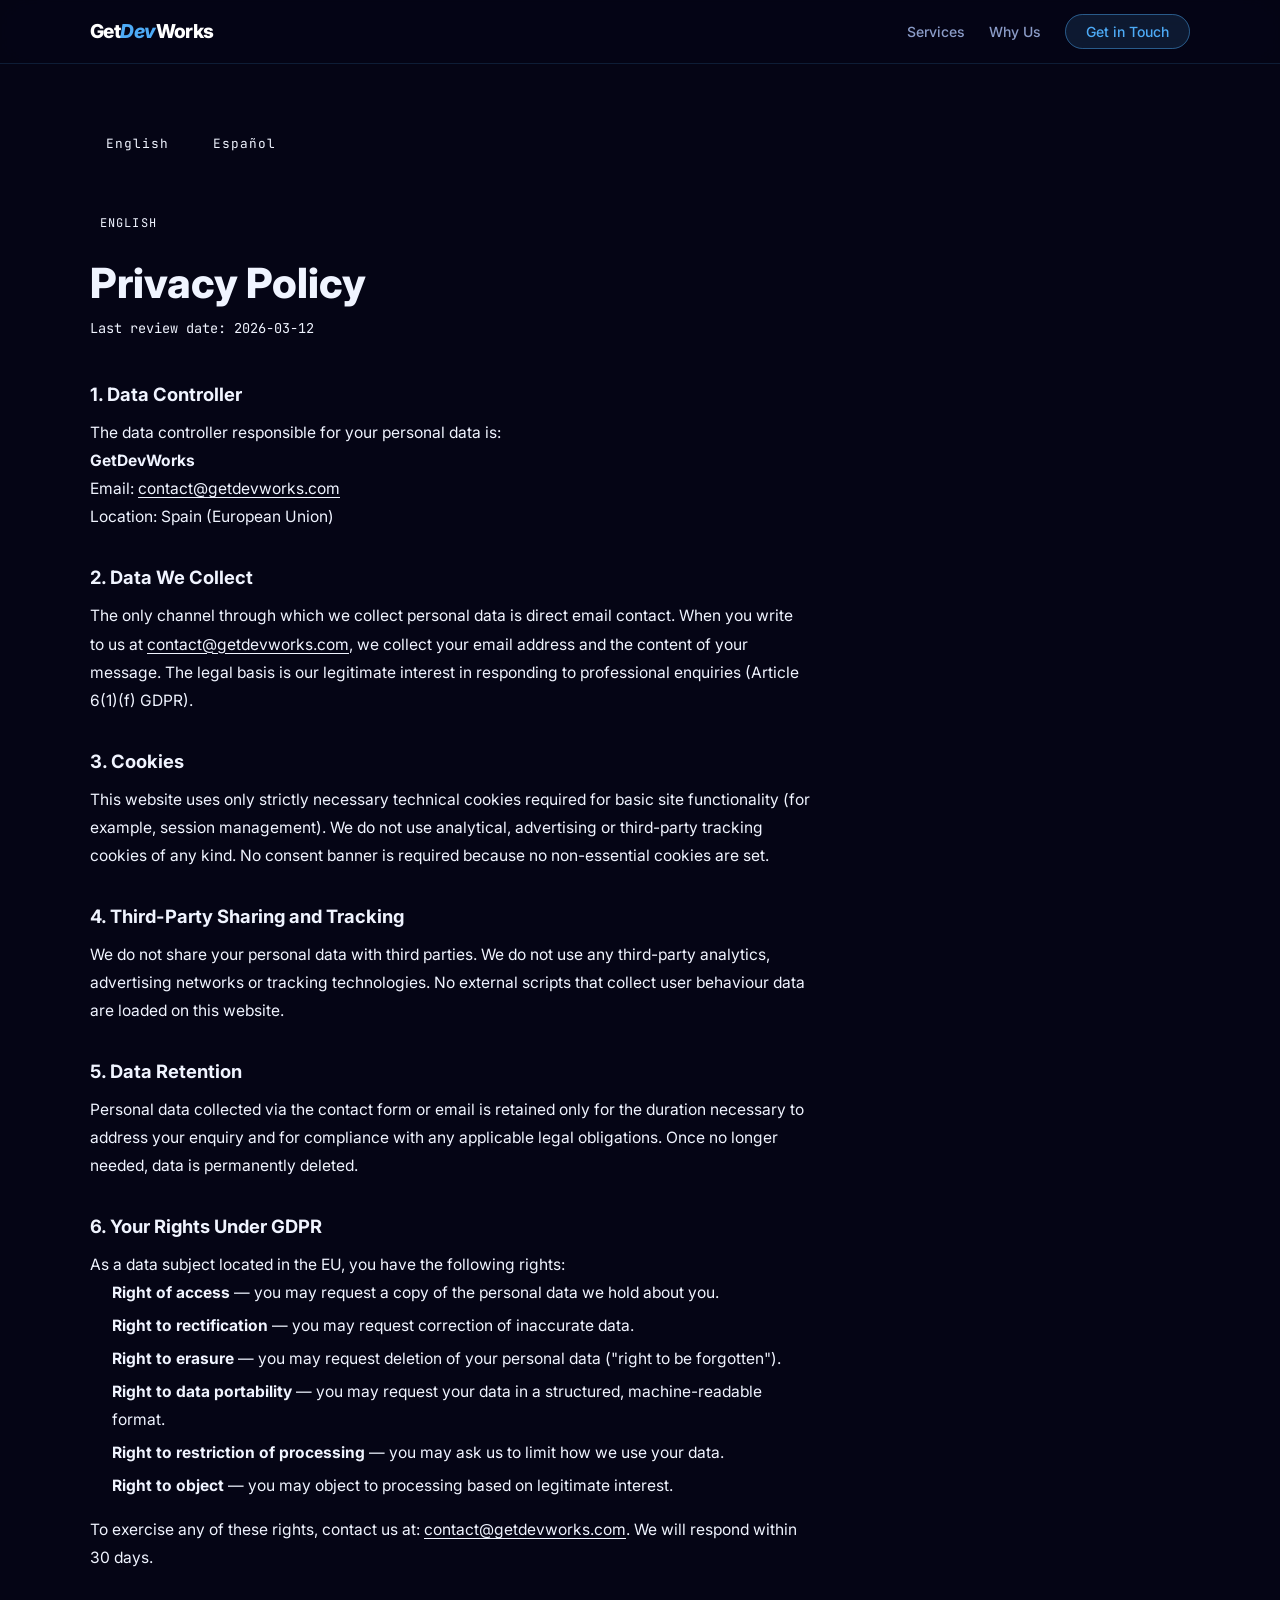
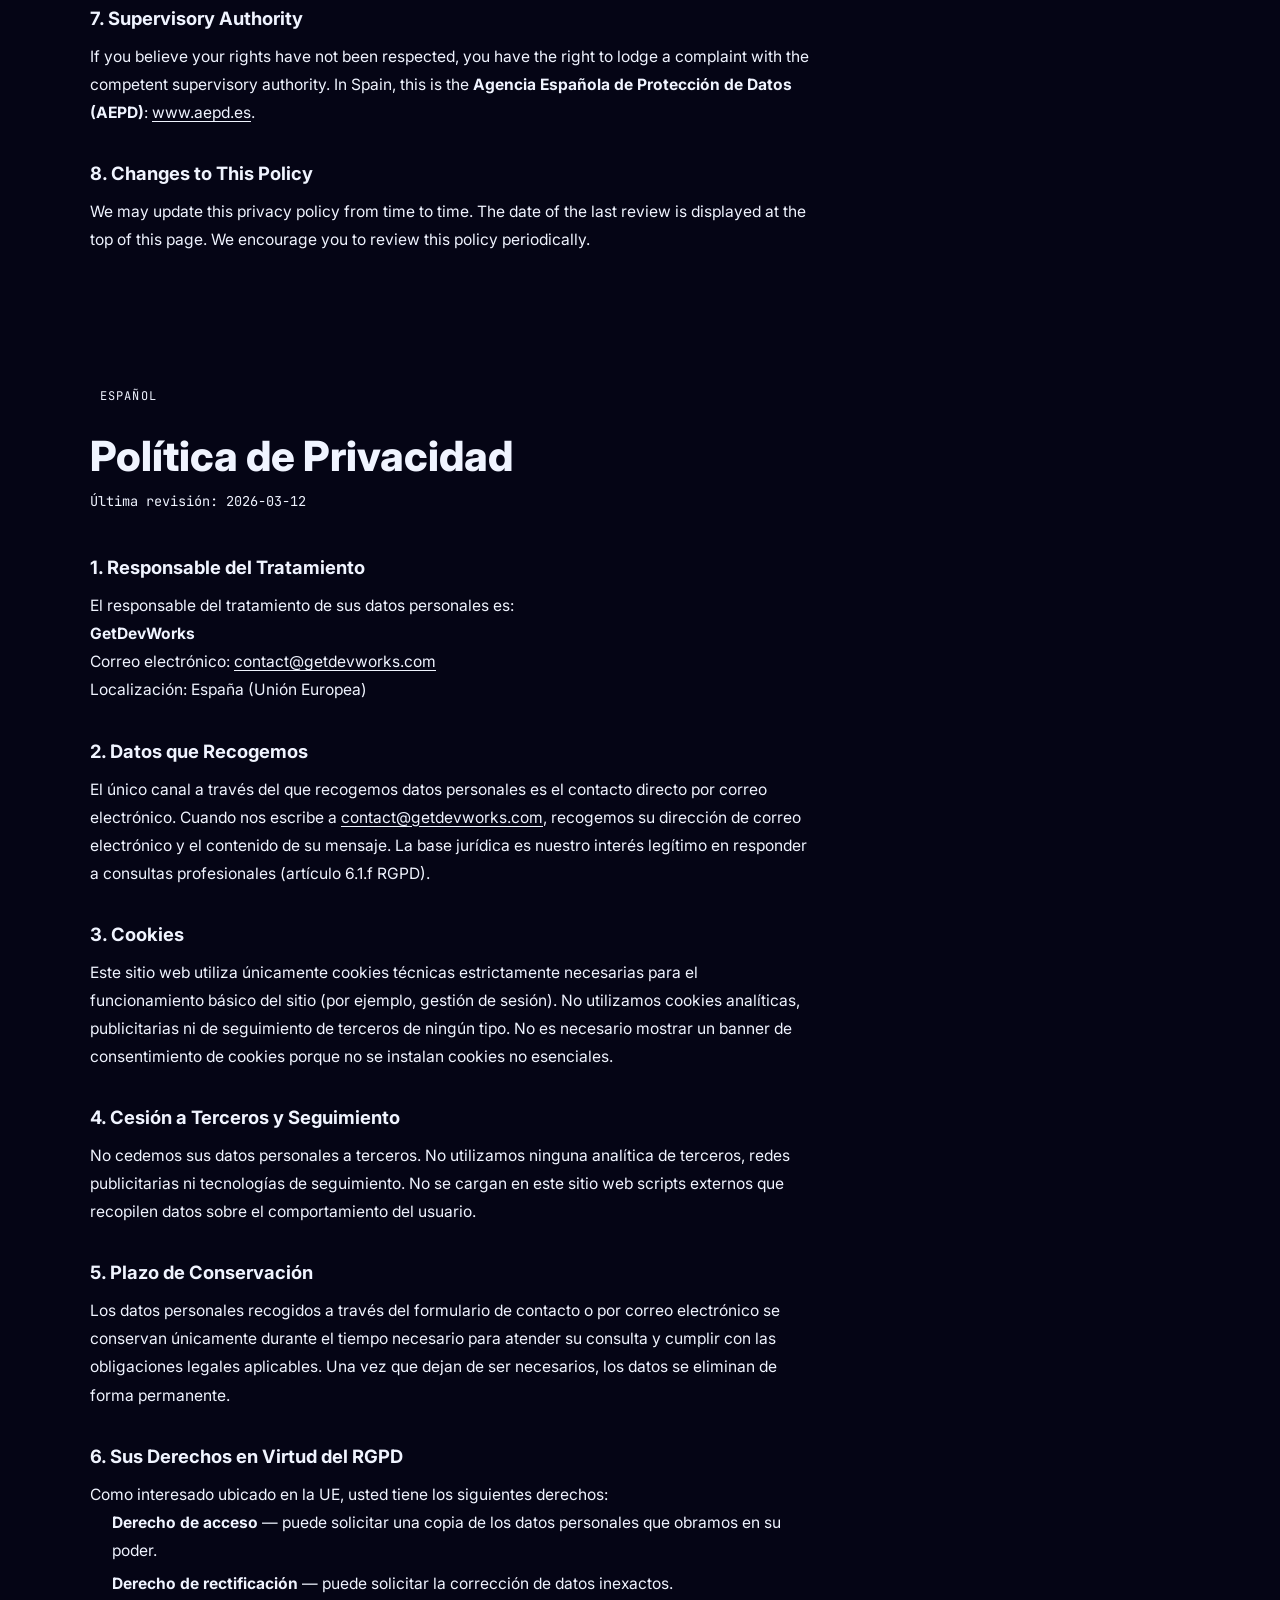
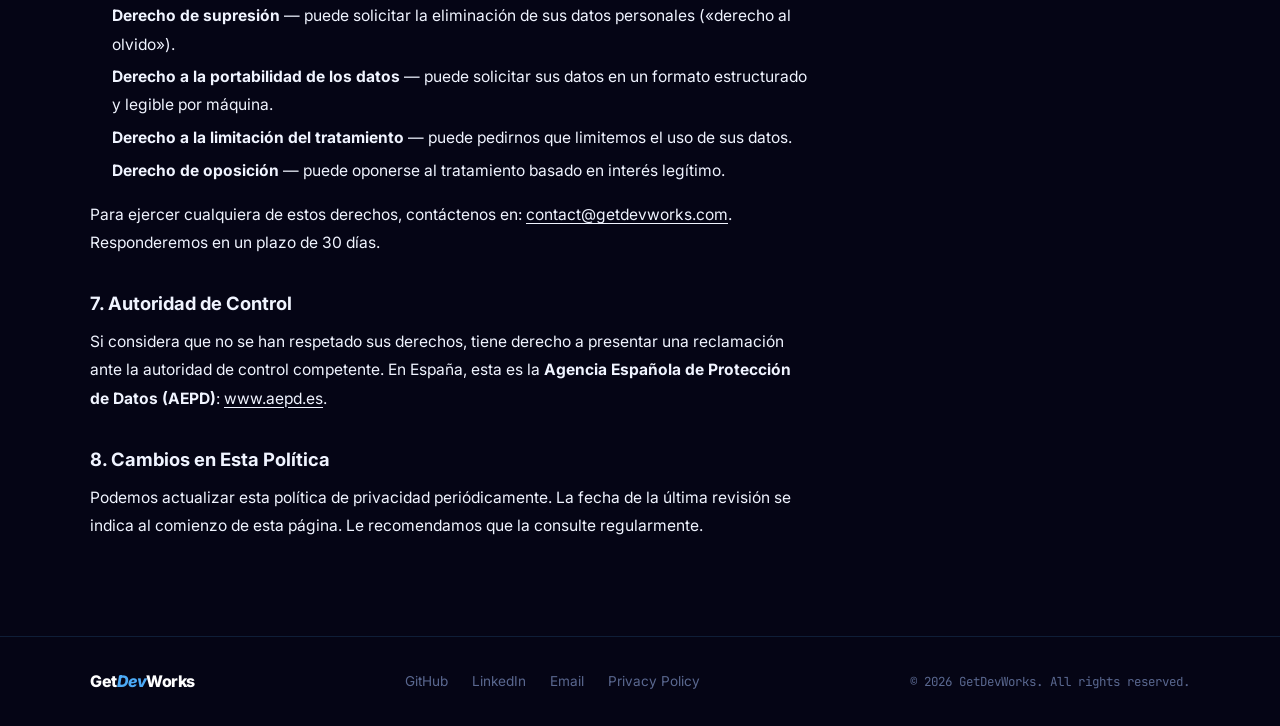
==== commit a3215cd0: "fix: remove inaccurate contact form reference from privacy policy" ====
--- a/privacy.html
+++ b/privacy.html
@@ -188,25 +188,9 @@
                         </p>
 
                         <h2>2. Data We Collect</h2>
-
-                        <h2>2.1 Contact Form</h2>
-                        <p>
-                            When you use the contact form on our website we collect the following personal data:
-                        </p>
-                        <ul>
-                            <li>Full name</li>
-                            <li>Email address</li>
-                            <li>Message content</li>
-                        </ul>
-                        <p>
-                            This data is collected solely to respond to your enquiry.
-                            The legal basis for this processing is your consent (Article 6(1)(a) GDPR),
-                            given by voluntarily submitting the form.
-                        </p>
-
-                        <h2>2.2 Direct Email Contact</h2>
-                        <p>
-                            If you contact us directly via email at
+                        <p>
+                            The only channel through which we collect personal data is direct email contact.
+                            When you write to us at
                             <a href="mailto:contact@getdevworks.com">contact@getdevworks.com</a>,
                             we collect your email address and the content of your message.
                             The legal basis is our legitimate interest in responding to professional enquiries
@@ -238,12 +222,18 @@
                         <h2>6. Your Rights Under GDPR</h2>
                         <p>As a data subject located in the EU, you have the following rights:</p>
                         <ul>
-                            <li><strong>Right of access</strong> — you may request a copy of the personal data we hold about you.</li>
-                            <li><strong>Right to rectification</strong> — you may request correction of inaccurate data.</li>
-                            <li><strong>Right to erasure</strong> — you may request deletion of your personal data ("right to be forgotten").</li>
-                            <li><strong>Right to data portability</strong> — you may request your data in a structured, machine-readable format.</li>
-                            <li><strong>Right to restriction of processing</strong> — you may ask us to limit how we use your data.</li>
-                            <li><strong>Right to object</strong> — you may object to processing based on legitimate interest.</li>
+                            <li><strong>Right of access</strong> — you may request a copy of the personal data we hold
+                                about you.</li>
+                            <li><strong>Right to rectification</strong> — you may request correction of inaccurate data.
+                            </li>
+                            <li><strong>Right to erasure</strong> — you may request deletion of your personal data
+                                ("right to be forgotten").</li>
+                            <li><strong>Right to data portability</strong> — you may request your data in a structured,
+                                machine-readable format.</li>
+                            <li><strong>Right to restriction of processing</strong> — you may ask us to limit how we use
+                                your data.</li>
+                            <li><strong>Right to object</strong> — you may object to processing based on legitimate
+                                interest.</li>
                         </ul>
                         <p>
                             To exercise any of these rights, contact us at:
@@ -288,26 +278,9 @@
                         </p>
 
                         <h2>2. Datos que Recogemos</h2>
-
-                        <h2>2.1 Formulario de Contacto</h2>
-                        <p>
-                            Cuando utiliza el formulario de contacto de nuestro sitio web, recogemos los
-                            siguientes datos personales:
-                        </p>
-                        <ul>
-                            <li>Nombre completo</li>
-                            <li>Dirección de correo electrónico</li>
-                            <li>Contenido del mensaje</li>
-                        </ul>
-                        <p>
-                            Estos datos se recogen únicamente para responder a su consulta.
-                            La base jurídica del tratamiento es su consentimiento (artículo 6.1.a RGPD),
-                            otorgado al enviar voluntariamente el formulario.
-                        </p>
-
-                        <h2>2.2 Contacto Directo por Correo Electrónico</h2>
-                        <p>
-                            Si se pone en contacto con nosotros directamente a través de
+                        <p>
+                            El único canal a través del que recogemos datos personales es el contacto directo
+                            por correo electrónico. Cuando nos escribe a
                             <a href="mailto:contact@getdevworks.com">contact@getdevworks.com</a>,
                             recogemos su dirección de correo electrónico y el contenido de su mensaje.
                             La base jurídica es nuestro interés legítimo en responder a consultas profesionales
@@ -342,12 +315,18 @@
                         <h2>6. Sus Derechos en Virtud del RGPD</h2>
                         <p>Como interesado ubicado en la UE, usted tiene los siguientes derechos:</p>
                         <ul>
-                            <li><strong>Derecho de acceso</strong> — puede solicitar una copia de los datos personales que obramos en su poder.</li>
-                            <li><strong>Derecho de rectificación</strong> — puede solicitar la corrección de datos inexactos.</li>
-                            <li><strong>Derecho de supresión</strong> — puede solicitar la eliminación de sus datos personales («derecho al olvido»).</li>
-                            <li><strong>Derecho a la portabilidad de los datos</strong> — puede solicitar sus datos en un formato estructurado y legible por máquina.</li>
-                            <li><strong>Derecho a la limitación del tratamiento</strong> — puede pedirnos que limitemos el uso de sus datos.</li>
-                            <li><strong>Derecho de oposición</strong> — puede oponerse al tratamiento basado en interés legítimo.</li>
+                            <li><strong>Derecho de acceso</strong> — puede solicitar una copia de los datos personales
+                                que obramos en su poder.</li>
+                            <li><strong>Derecho de rectificación</strong> — puede solicitar la corrección de datos
+                                inexactos.</li>
+                            <li><strong>Derecho de supresión</strong> — puede solicitar la eliminación de sus datos
+                                personales («derecho al olvido»).</li>
+                            <li><strong>Derecho a la portabilidad de los datos</strong> — puede solicitar sus datos en
+                                un formato estructurado y legible por máquina.</li>
+                            <li><strong>Derecho a la limitación del tratamiento</strong> — puede pedirnos que limitemos
+                                el uso de sus datos.</li>
+                            <li><strong>Derecho de oposición</strong> — puede oponerse al tratamiento basado en interés
+                                legítimo.</li>
                         </ul>
                         <p>
                             Para ejercer cualquiera de estos derechos, contáctenos en:
@@ -401,4 +380,4 @@
     <script src="script.js"></script>
 </body>
 
-</html>
+</html>
